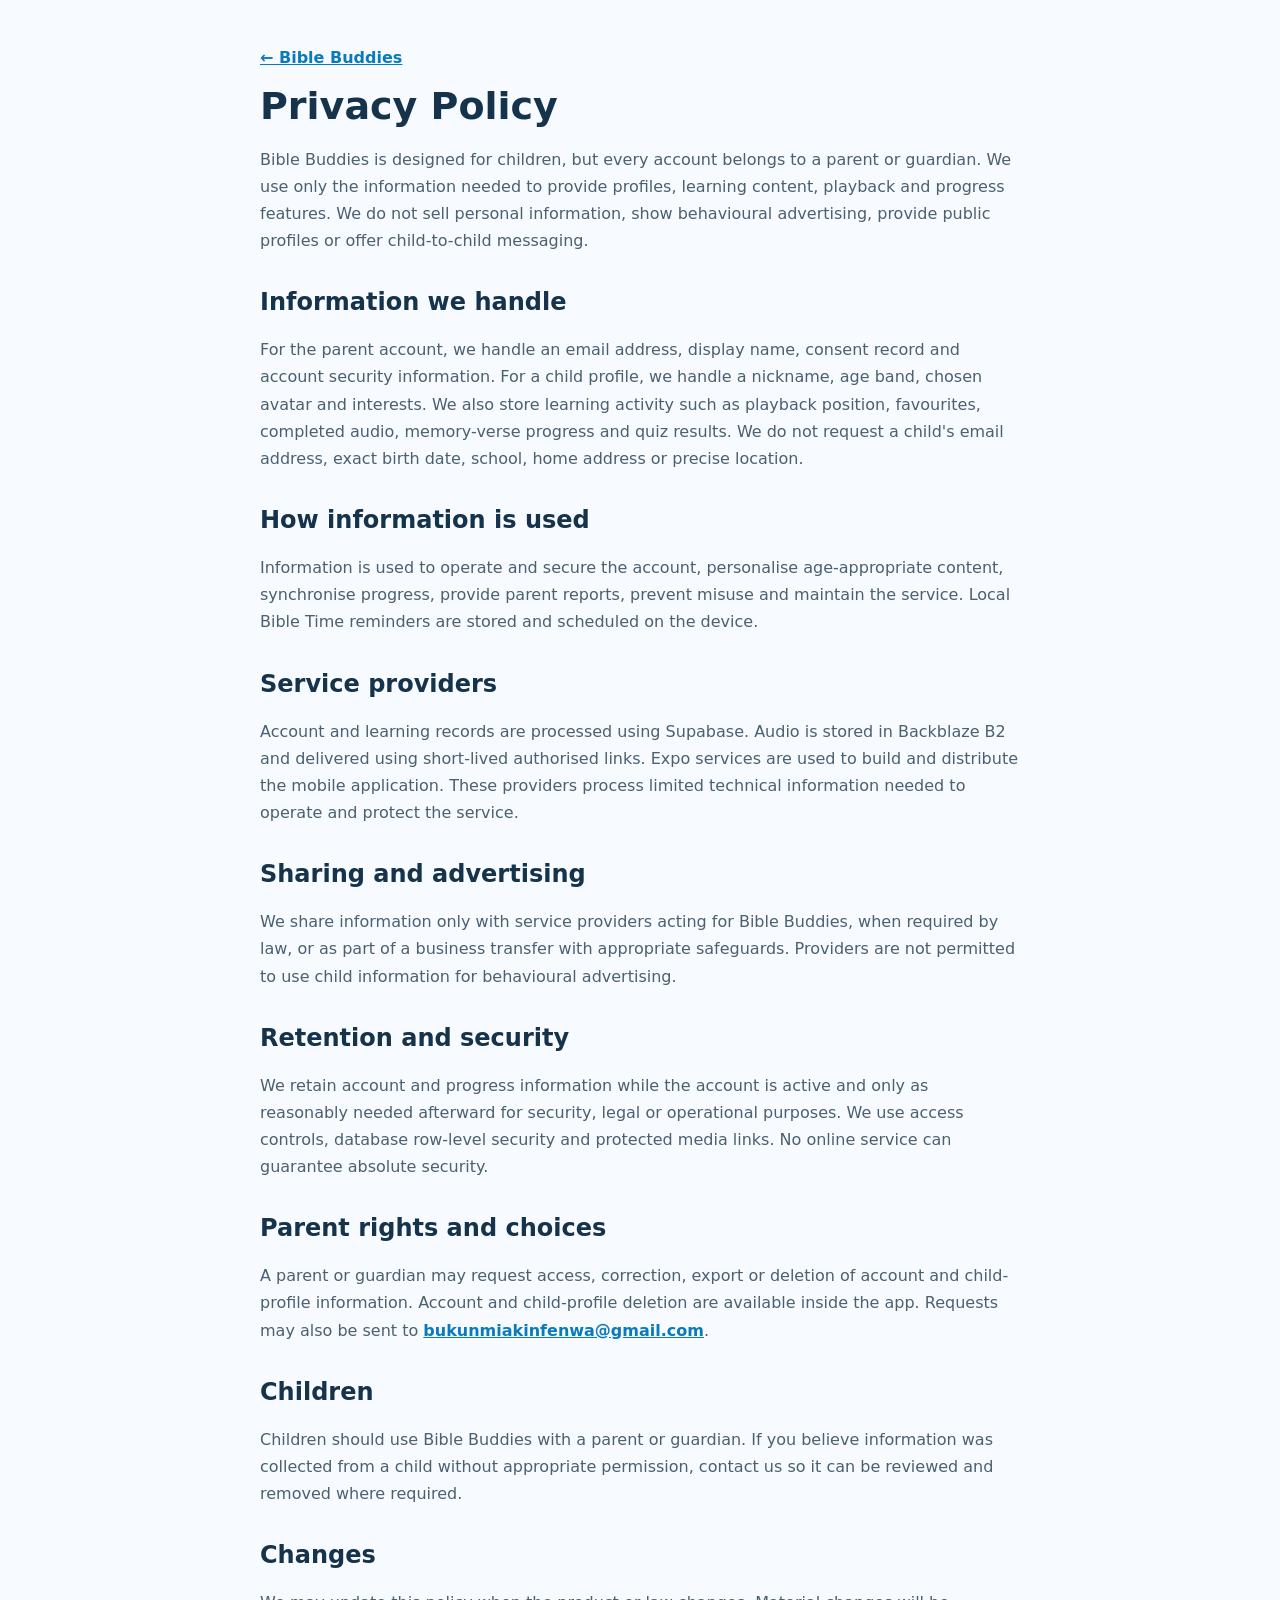
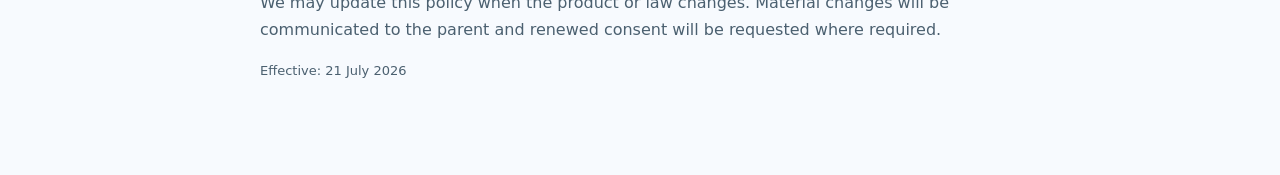
==== privacy.html @ 7192cf27 "Publish Bible Buddies support and legal pages" ====
<!doctype html><html lang="en"><head><meta charset="utf-8"><meta name="viewport" content="width=device-width,initial-scale=1"><title>Bible Buddies Privacy Policy</title><link rel="stylesheet" href="style.css"></head><body><main><a href="index.html">← Bible Buddies</a><h1>Privacy Policy</h1><p>Bible Buddies is designed for children, but every account belongs to a parent or guardian. We use only the information needed to provide profiles, learning content, playback and progress features. We do not sell personal information, show behavioural advertising, provide public profiles or offer child-to-child messaging.</p><h2>Information we handle</h2><p>For the parent account, we handle an email address, display name, consent record and account security information. For a child profile, we handle a nickname, age band, chosen avatar and interests. We also store learning activity such as playback position, favourites, completed audio, memory-verse progress and quiz results. We do not request a child's email address, exact birth date, school, home address or precise location.</p><h2>How information is used</h2><p>Information is used to operate and secure the account, personalise age-appropriate content, synchronise progress, provide parent reports, prevent misuse and maintain the service. Local Bible Time reminders are stored and scheduled on the device.</p><h2>Service providers</h2><p>Account and learning records are processed using Supabase. Audio is stored in Backblaze B2 and delivered using short-lived authorised links. Expo services are used to build and distribute the mobile application. These providers process limited technical information needed to operate and protect the service.</p><h2>Sharing and advertising</h2><p>We share information only with service providers acting for Bible Buddies, when required by law, or as part of a business transfer with appropriate safeguards. Providers are not permitted to use child information for behavioural advertising.</p><h2>Retention and security</h2><p>We retain account and progress information while the account is active and only as reasonably needed afterward for security, legal or operational purposes. We use access controls, database row-level security and protected media links. No online service can guarantee absolute security.</p><h2>Parent rights and choices</h2><p>A parent or guardian may request access, correction, export or deletion of account and child-profile information. Account and child-profile deletion are available inside the app. Requests may also be sent to <a href="mailto:bukunmiakinfenwa@gmail.com">bukunmiakinfenwa@gmail.com</a>.</p><h2>Children</h2><p>Children should use Bible Buddies with a parent or guardian. If you believe information was collected from a child without appropriate permission, contact us so it can be reviewed and removed where required.</p><h2>Changes</h2><p>We may update this policy when the product or law changes. Material changes will be communicated to the parent and renewed consent will be requested where required.</p><p class="small">Effective: 21 July 2026</p></main></body></html>
---- style.css ----
:root{font-family:system-ui,-apple-system,sans-serif;color:#15334b;background:#f7fafe}body{margin:0}main{max-width:760px;margin:auto;padding:48px 22px 80px}.brand{color:#278dc9;font-size:20px;font-weight:800}h1{font-size:38px;line-height:1.12;margin:18px 0}h2{margin-top:34px}p,li{font-size:16px;line-height:1.7;color:#4b6070}nav{display:flex;flex-wrap:wrap;gap:12px;margin:30px 0}a{color:#087bbd;font-weight:700}.small{font-size:13px}.card{background:white;border-radius:22px;padding:20px;margin:18px 0}code{overflow-wrap:anywhere}
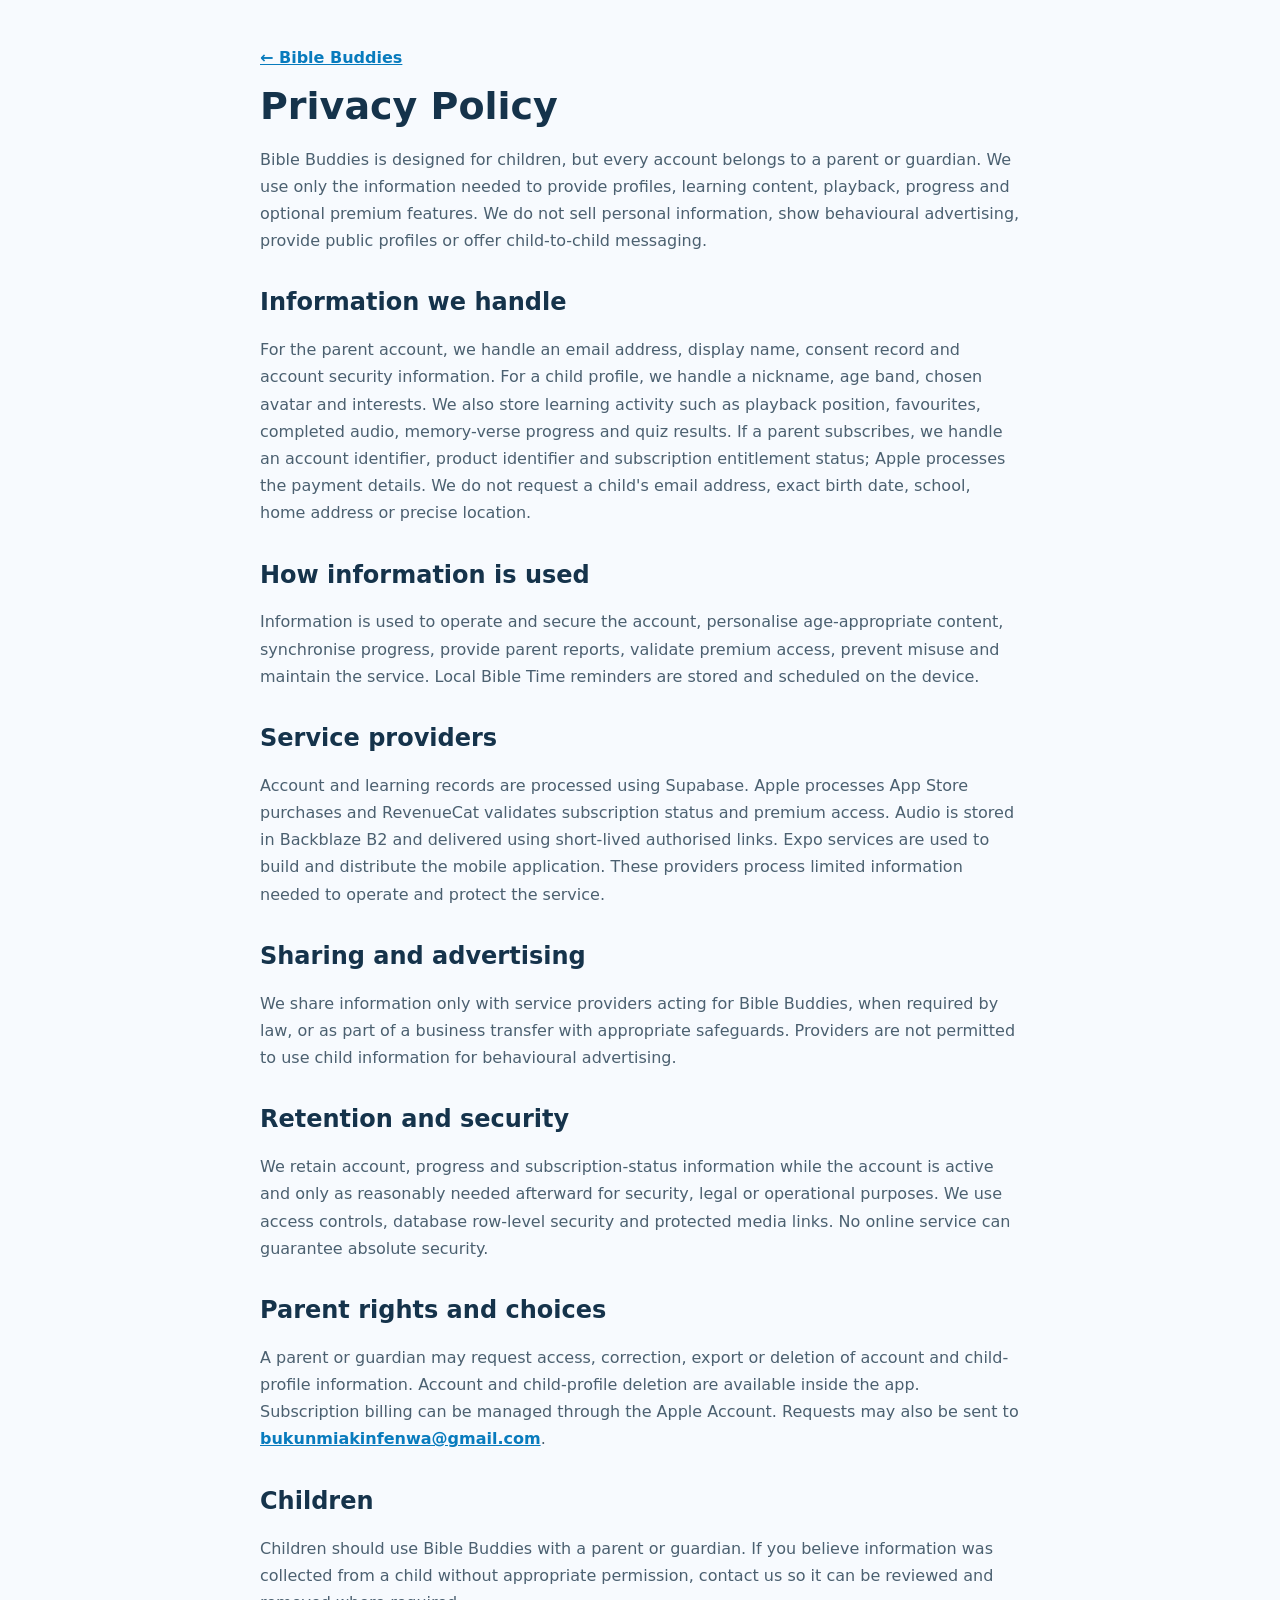
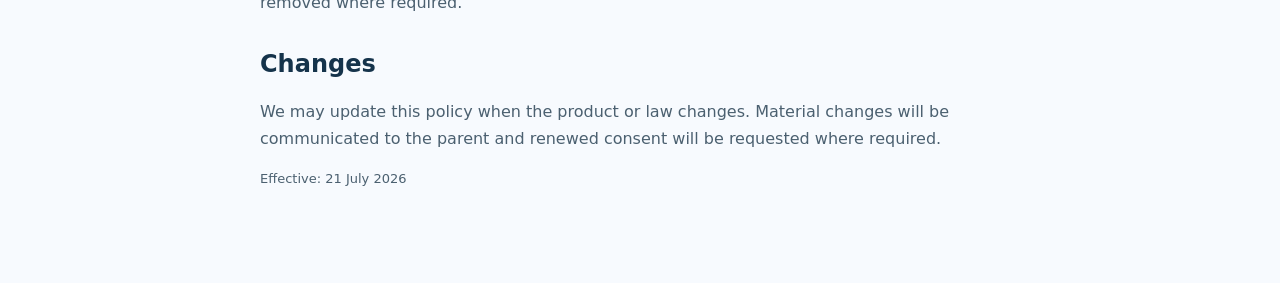
==== commit d3b6f34e: "Document subscription privacy practices" ====
--- a/privacy.html
+++ b/privacy.html
@@ -1 +1,12 @@
-<!doctype html><html lang="en"><head><meta charset="utf-8"><meta name="viewport" content="width=device-width,initial-scale=1"><title>Bible Buddies Privacy Policy</title><link rel="stylesheet" href="style.css"></head><body><main><a href="index.html">← Bible Buddies</a><h1>Privacy Policy</h1><p>Bible Buddies is designed for children, but every account belongs to a parent or guardian. We use only the information needed to provide profiles, learning content, playback and progress features. We do not sell personal information, show behavioural advertising, provide public profiles or offer child-to-child messaging.</p><h2>Information we handle</h2><p>For the parent account, we handle an email address, display name, consent record and account security information. For a child profile, we handle a nickname, age band, chosen avatar and interests. We also store learning activity such as playback position, favourites, completed audio, memory-verse progress and quiz results. We do not request a child's email address, exact birth date, school, home address or precise location.</p><h2>How information is used</h2><p>Information is used to operate and secure the account, personalise age-appropriate content, synchronise progress, provide parent reports, prevent misuse and maintain the service. Local Bible Time reminders are stored and scheduled on the device.</p><h2>Service providers</h2><p>Account and learning records are processed using Supabase. Audio is stored in Backblaze B2 and delivered using short-lived authorised links. Expo services are used to build and distribute the mobile application. These providers process limited technical information needed to operate and protect the service.</p><h2>Sharing and advertising</h2><p>We share information only with service providers acting for Bible Buddies, when required by law, or as part of a business transfer with appropriate safeguards. Providers are not permitted to use child information for behavioural advertising.</p><h2>Retention and security</h2><p>We retain account and progress information while the account is active and only as reasonably needed afterward for security, legal or operational purposes. We use access controls, database row-level security and protected media links. No online service can guarantee absolute security.</p><h2>Parent rights and choices</h2><p>A parent or guardian may request access, correction, export or deletion of account and child-profile information. Account and child-profile deletion are available inside the app. Requests may also be sent to <a href="mailto:bukunmiakinfenwa@gmail.com">bukunmiakinfenwa@gmail.com</a>.</p><h2>Children</h2><p>Children should use Bible Buddies with a parent or guardian. If you believe information was collected from a child without appropriate permission, contact us so it can be reviewed and removed where required.</p><h2>Changes</h2><p>We may update this policy when the product or law changes. Material changes will be communicated to the parent and renewed consent will be requested where required.</p><p class="small">Effective: 21 July 2026</p></main></body></html>
+<!doctype html>
+<html lang="en"><head><meta charset="utf-8"><meta name="viewport" content="width=device-width,initial-scale=1"><title>Bible Buddies Privacy Policy</title><link rel="stylesheet" href="style.css"></head>
+<body><main><a href="index.html">← Bible Buddies</a><h1>Privacy Policy</h1>
+<p>Bible Buddies is designed for children, but every account belongs to a parent or guardian. We use only the information needed to provide profiles, learning content, playback, progress and optional premium features. We do not sell personal information, show behavioural advertising, provide public profiles or offer child-to-child messaging.</p>
+<h2>Information we handle</h2><p>For the parent account, we handle an email address, display name, consent record and account security information. For a child profile, we handle a nickname, age band, chosen avatar and interests. We also store learning activity such as playback position, favourites, completed audio, memory-verse progress and quiz results. If a parent subscribes, we handle an account identifier, product identifier and subscription entitlement status; Apple processes the payment details. We do not request a child's email address, exact birth date, school, home address or precise location.</p>
+<h2>How information is used</h2><p>Information is used to operate and secure the account, personalise age-appropriate content, synchronise progress, provide parent reports, validate premium access, prevent misuse and maintain the service. Local Bible Time reminders are stored and scheduled on the device.</p>
+<h2>Service providers</h2><p>Account and learning records are processed using Supabase. Apple processes App Store purchases and RevenueCat validates subscription status and premium access. Audio is stored in Backblaze B2 and delivered using short-lived authorised links. Expo services are used to build and distribute the mobile application. These providers process limited information needed to operate and protect the service.</p>
+<h2>Sharing and advertising</h2><p>We share information only with service providers acting for Bible Buddies, when required by law, or as part of a business transfer with appropriate safeguards. Providers are not permitted to use child information for behavioural advertising.</p>
+<h2>Retention and security</h2><p>We retain account, progress and subscription-status information while the account is active and only as reasonably needed afterward for security, legal or operational purposes. We use access controls, database row-level security and protected media links. No online service can guarantee absolute security.</p>
+<h2>Parent rights and choices</h2><p>A parent or guardian may request access, correction, export or deletion of account and child-profile information. Account and child-profile deletion are available inside the app. Subscription billing can be managed through the Apple Account. Requests may also be sent to <a href="mailto:bukunmiakinfenwa@gmail.com">bukunmiakinfenwa@gmail.com</a>.</p>
+<h2>Children</h2><p>Children should use Bible Buddies with a parent or guardian. If you believe information was collected from a child without appropriate permission, contact us so it can be reviewed and removed where required.</p>
+<h2>Changes</h2><p>We may update this policy when the product or law changes. Material changes will be communicated to the parent and renewed consent will be requested where required.</p><p class="small">Effective: 21 July 2026</p></main></body></html>
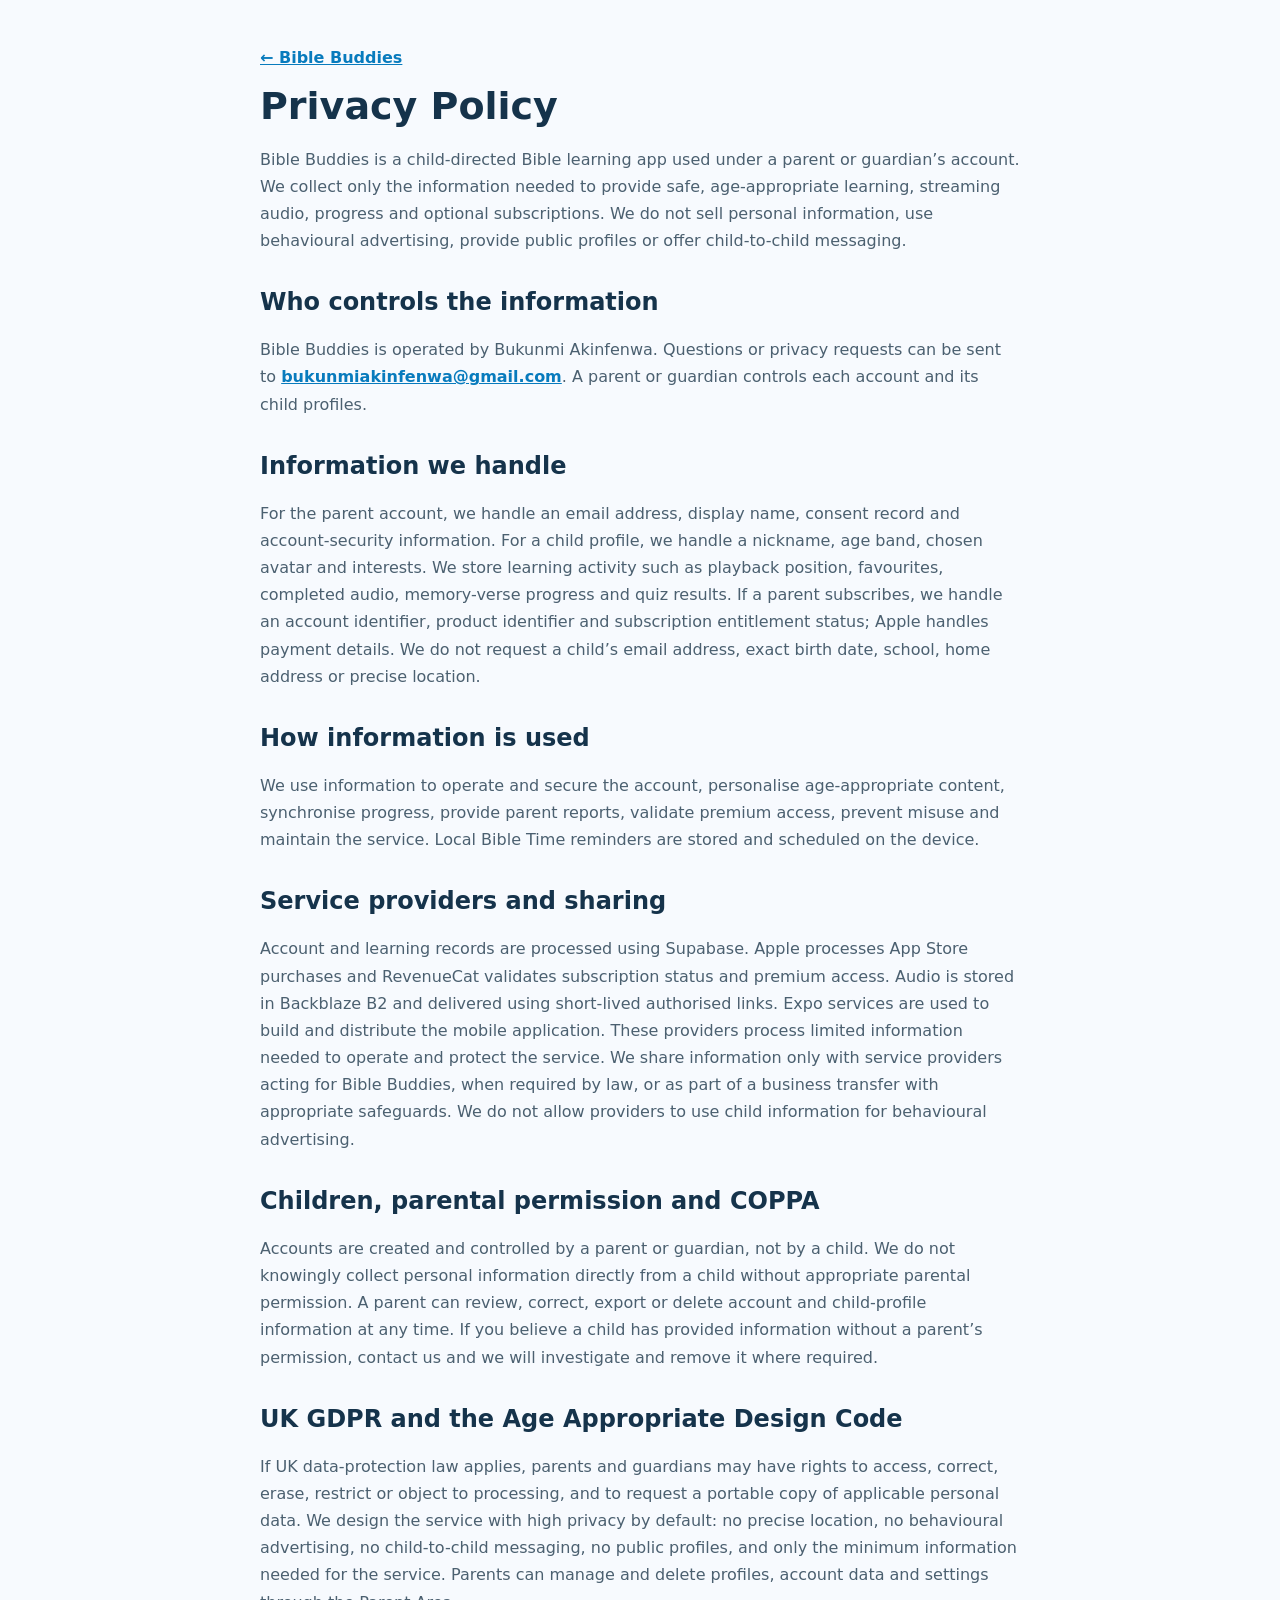
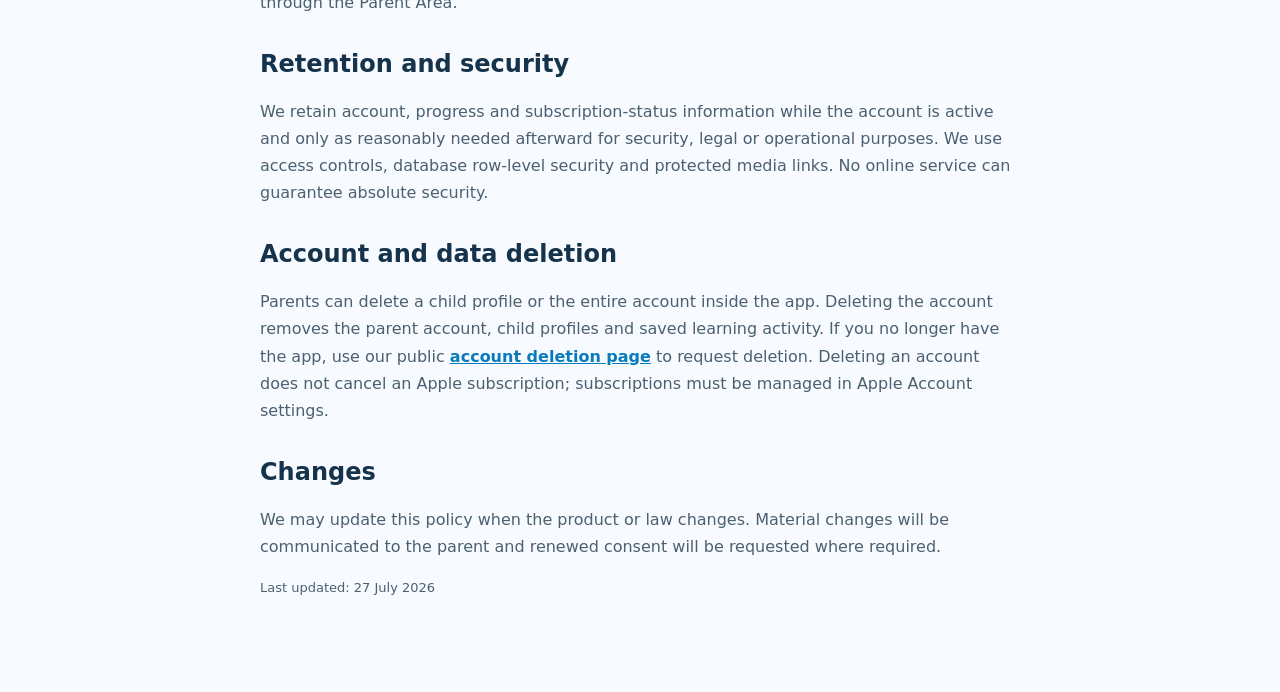
==== commit e4b04098: "Expand child privacy and deletion policy" ====
--- a/privacy.html
+++ b/privacy.html
@@ -1,12 +1,14 @@
 <!doctype html>
 <html lang="en"><head><meta charset="utf-8"><meta name="viewport" content="width=device-width,initial-scale=1"><title>Bible Buddies Privacy Policy</title><link rel="stylesheet" href="style.css"></head>
 <body><main><a href="index.html">← Bible Buddies</a><h1>Privacy Policy</h1>
-<p>Bible Buddies is designed for children, but every account belongs to a parent or guardian. We use only the information needed to provide profiles, learning content, playback, progress and optional premium features. We do not sell personal information, show behavioural advertising, provide public profiles or offer child-to-child messaging.</p>
-<h2>Information we handle</h2><p>For the parent account, we handle an email address, display name, consent record and account security information. For a child profile, we handle a nickname, age band, chosen avatar and interests. We also store learning activity such as playback position, favourites, completed audio, memory-verse progress and quiz results. If a parent subscribes, we handle an account identifier, product identifier and subscription entitlement status; Apple processes the payment details. We do not request a child's email address, exact birth date, school, home address or precise location.</p>
-<h2>How information is used</h2><p>Information is used to operate and secure the account, personalise age-appropriate content, synchronise progress, provide parent reports, validate premium access, prevent misuse and maintain the service. Local Bible Time reminders are stored and scheduled on the device.</p>
-<h2>Service providers</h2><p>Account and learning records are processed using Supabase. Apple processes App Store purchases and RevenueCat validates subscription status and premium access. Audio is stored in Backblaze B2 and delivered using short-lived authorised links. Expo services are used to build and distribute the mobile application. These providers process limited information needed to operate and protect the service.</p>
-<h2>Sharing and advertising</h2><p>We share information only with service providers acting for Bible Buddies, when required by law, or as part of a business transfer with appropriate safeguards. Providers are not permitted to use child information for behavioural advertising.</p>
+<p>Bible Buddies is a child-directed Bible learning app used under a parent or guardian’s account. We collect only the information needed to provide safe, age-appropriate learning, streaming audio, progress and optional subscriptions. We do not sell personal information, use behavioural advertising, provide public profiles or offer child-to-child messaging.</p>
+<h2>Who controls the information</h2><p>Bible Buddies is operated by Bukunmi Akinfenwa. Questions or privacy requests can be sent to <a href="mailto:bukunmiakinfenwa@gmail.com">bukunmiakinfenwa@gmail.com</a>. A parent or guardian controls each account and its child profiles.</p>
+<h2>Information we handle</h2><p>For the parent account, we handle an email address, display name, consent record and account-security information. For a child profile, we handle a nickname, age band, chosen avatar and interests. We store learning activity such as playback position, favourites, completed audio, memory-verse progress and quiz results. If a parent subscribes, we handle an account identifier, product identifier and subscription entitlement status; Apple handles payment details. We do not request a child’s email address, exact birth date, school, home address or precise location.</p>
+<h2>How information is used</h2><p>We use information to operate and secure the account, personalise age-appropriate content, synchronise progress, provide parent reports, validate premium access, prevent misuse and maintain the service. Local Bible Time reminders are stored and scheduled on the device.</p>
+<h2>Service providers and sharing</h2><p>Account and learning records are processed using Supabase. Apple processes App Store purchases and RevenueCat validates subscription status and premium access. Audio is stored in Backblaze B2 and delivered using short-lived authorised links. Expo services are used to build and distribute the mobile application. These providers process limited information needed to operate and protect the service. We share information only with service providers acting for Bible Buddies, when required by law, or as part of a business transfer with appropriate safeguards. We do not allow providers to use child information for behavioural advertising.</p>
+<h2>Children, parental permission and COPPA</h2><p>Accounts are created and controlled by a parent or guardian, not by a child. We do not knowingly collect personal information directly from a child without appropriate parental permission. A parent can review, correct, export or delete account and child-profile information at any time. If you believe a child has provided information without a parent’s permission, contact us and we will investigate and remove it where required.</p>
+<h2>UK GDPR and the Age Appropriate Design Code</h2><p>If UK data-protection law applies, parents and guardians may have rights to access, correct, erase, restrict or object to processing, and to request a portable copy of applicable personal data. We design the service with high privacy by default: no precise location, no behavioural advertising, no child-to-child messaging, no public profiles, and only the minimum information needed for the service. Parents can manage and delete profiles, account data and settings through the Parent Area.</p>
 <h2>Retention and security</h2><p>We retain account, progress and subscription-status information while the account is active and only as reasonably needed afterward for security, legal or operational purposes. We use access controls, database row-level security and protected media links. No online service can guarantee absolute security.</p>
-<h2>Parent rights and choices</h2><p>A parent or guardian may request access, correction, export or deletion of account and child-profile information. Account and child-profile deletion are available inside the app. Subscription billing can be managed through the Apple Account. Requests may also be sent to <a href="mailto:bukunmiakinfenwa@gmail.com">bukunmiakinfenwa@gmail.com</a>.</p>
-<h2>Children</h2><p>Children should use Bible Buddies with a parent or guardian. If you believe information was collected from a child without appropriate permission, contact us so it can be reviewed and removed where required.</p>
-<h2>Changes</h2><p>We may update this policy when the product or law changes. Material changes will be communicated to the parent and renewed consent will be requested where required.</p><p class="small">Effective: 21 July 2026</p></main></body></html>
+<h2>Account and data deletion</h2><p>Parents can delete a child profile or the entire account inside the app. Deleting the account removes the parent account, child profiles and saved learning activity. If you no longer have the app, use our public <a href="delete-account.html">account deletion page</a> to request deletion. Deleting an account does not cancel an Apple subscription; subscriptions must be managed in Apple Account settings.</p>
+<h2>Changes</h2><p>We may update this policy when the product or law changes. Material changes will be communicated to the parent and renewed consent will be requested where required.</p>
+<p class="small">Last updated: 27 July 2026</p></main></body></html>
